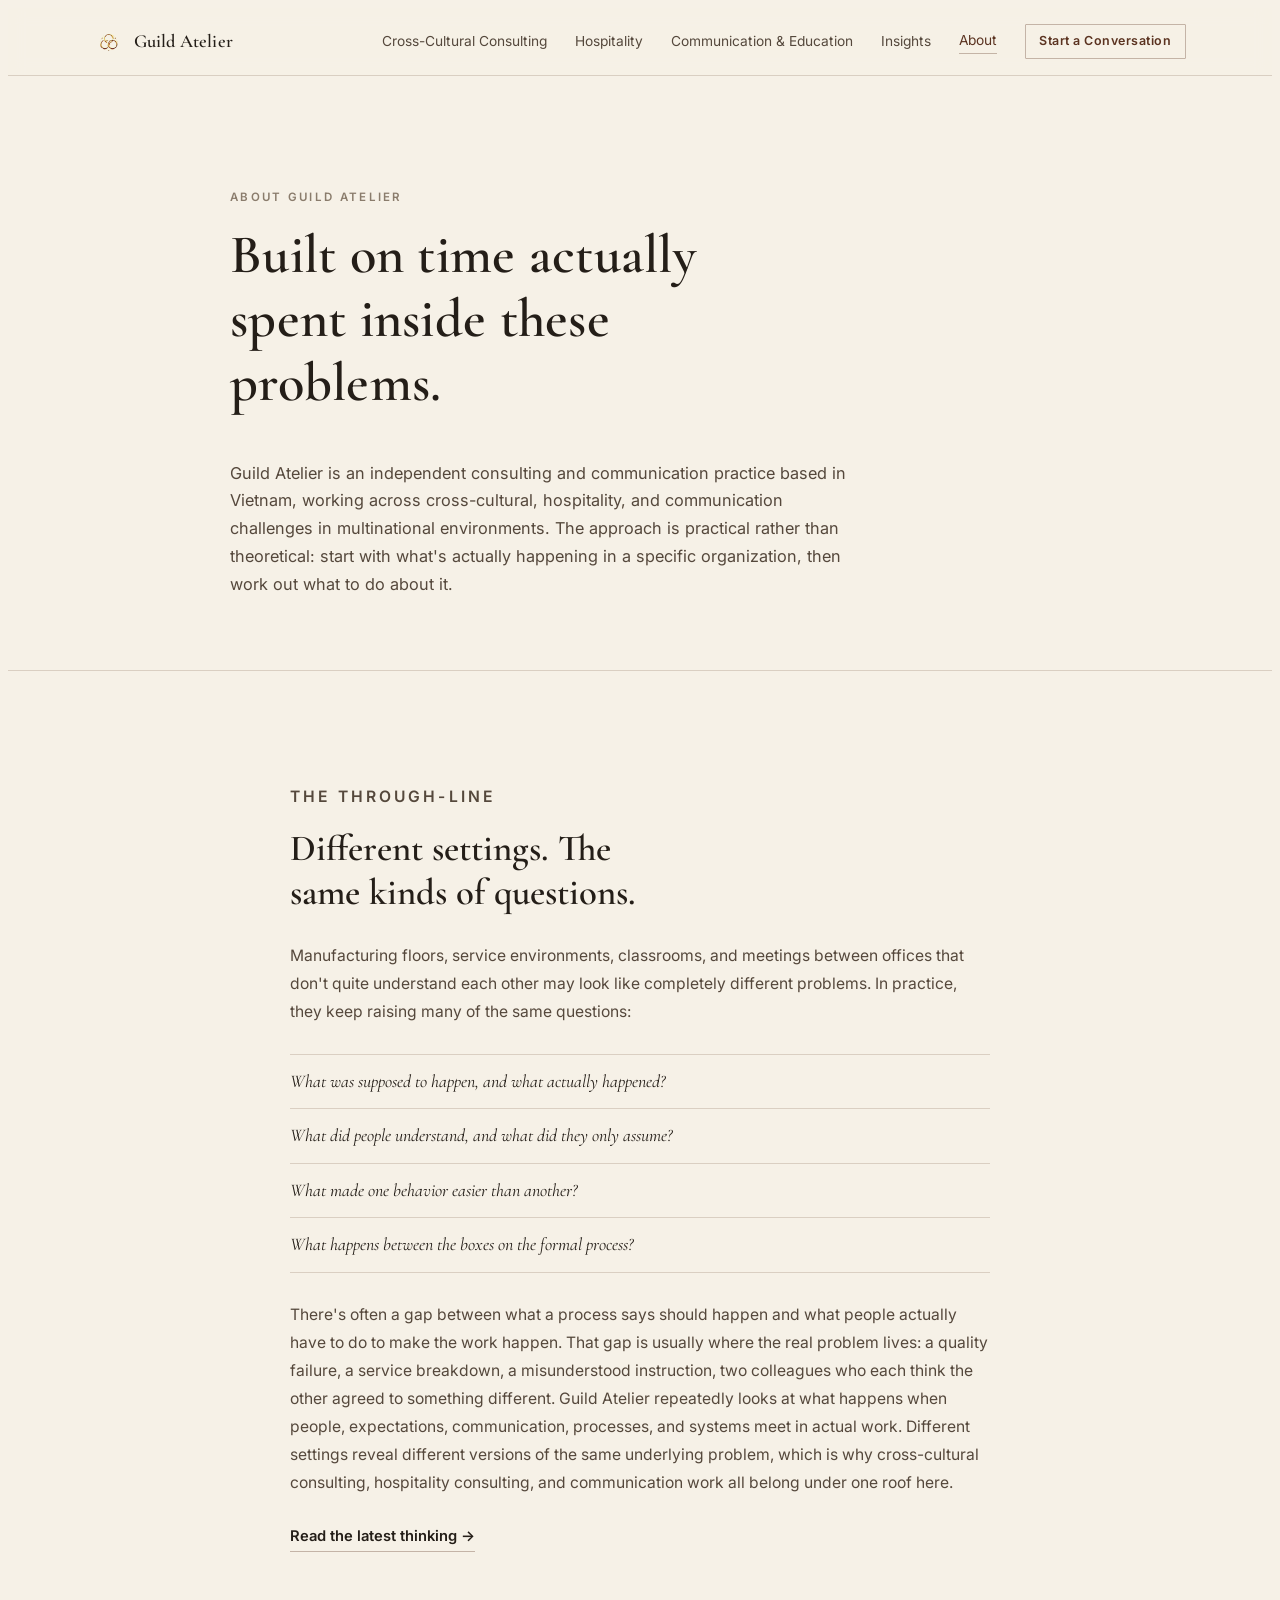
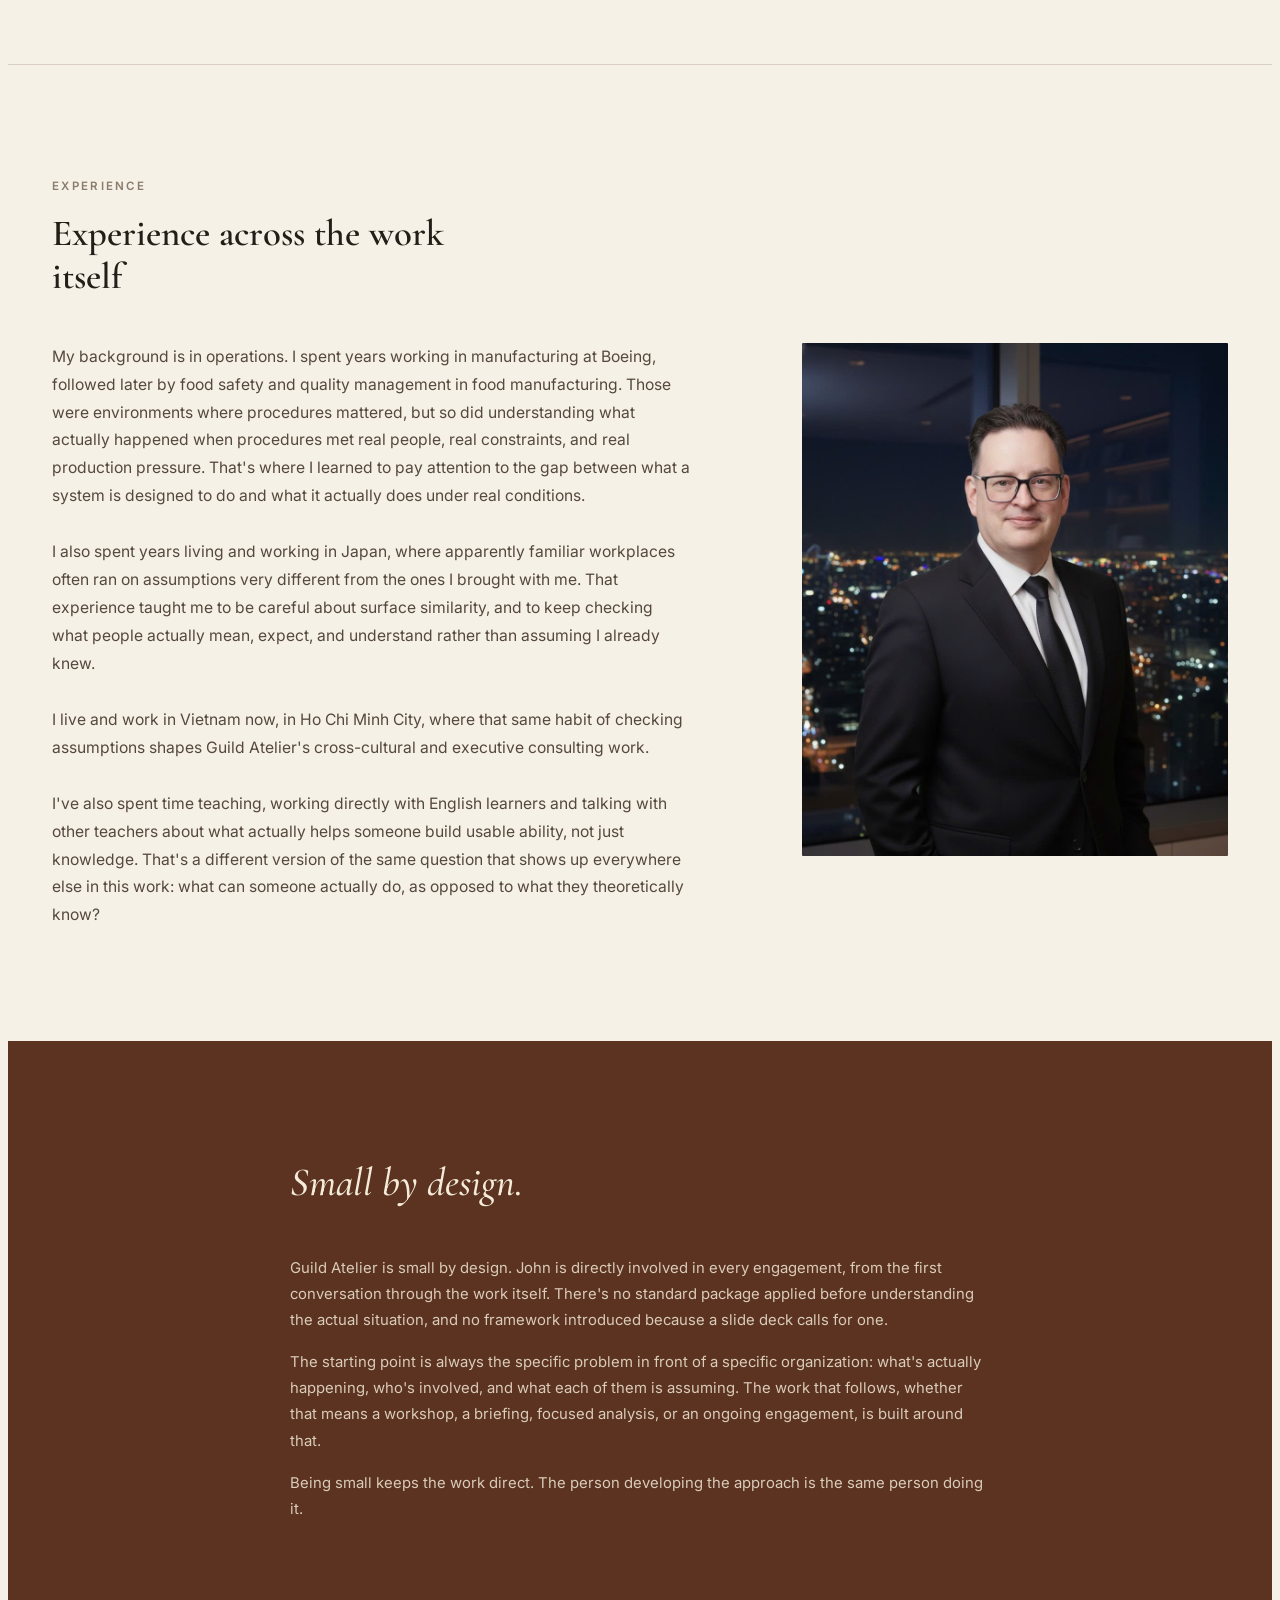
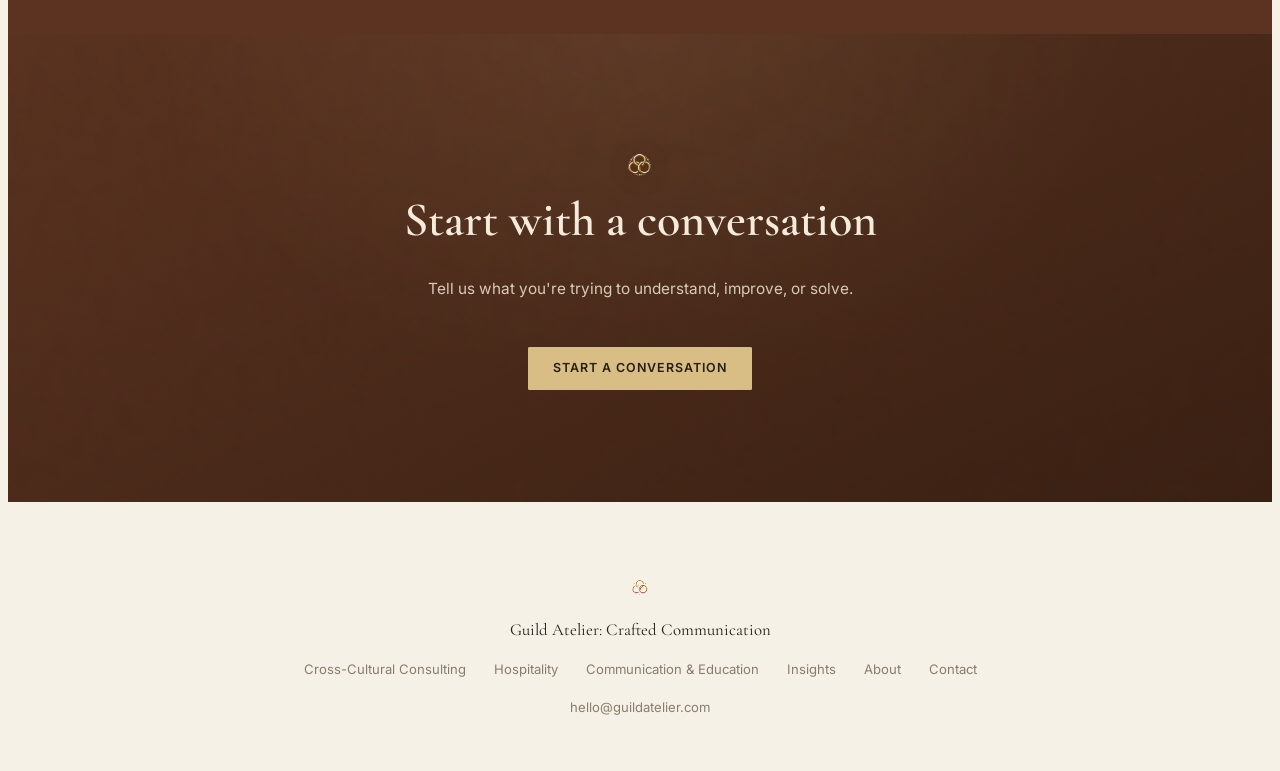
==== about/index.html @ f30e553d "Add files via upload" ====
<!DOCTYPE html>
<html lang="en">
<head>
<meta charset="UTF-8">
<meta name="viewport" content="width=device-width, initial-scale=1.0">
<title>About Guild Atelier | Guild Atelier</title>
<meta name="description" content="Guild Atelier is an independent consulting and communication practice based in Vietnam, informed by experience in operations, cross-cultural environments, and communication.">

<link rel="preconnect" href="https://fonts.googleapis.com">
<link rel="preconnect" href="https://fonts.gstatic.com" crossorigin>
<link href="https://fonts.googleapis.com/css2?family=Cormorant+Garamond:ital,wght@0,400;0,500;0,600;1,500;1,600&family=Inter:wght@400;500;600&display=swap" rel="stylesheet">

<link rel="stylesheet" href="../css/homepage.css">
<link rel="stylesheet" href="about.css">
</head>
<body class="ga-page">

<header class="ga-header">
  <div class="ga-header-inner">
    <a href="../" class="ga-brand">
      <img src="../images/guild-rings-mark.png" alt="Guild Atelier" class="ga-mark">
      <span class="ga-brand-name">Guild Atelier</span>
    </a>
    <nav class="ga-nav">
      <div class="ga-nav-links">
        <a href="../cross-cultural-executive-consulting/">Cross-Cultural Consulting</a>
        <a href="../hospitality/">Hospitality</a>
        <a href="../communication-education/">Communication &amp; Education</a>
        <a href="../notes/">Insights</a>
        <a href="./" class="ga-nav-current" aria-current="page">About</a>
      </div>
      <a href="#contact" class="ga-nav-cta">Start a Conversation</a>
      <button id="lang-toggle" class="ga-lang-toggle" aria-label="Switch language">
        <span class="ga-lang-option ga-lang-en">EN</span>
        <span class="ga-lang-divider">/</span>
        <span class="ga-lang-option ga-lang-vi">VI</span>
      </button>
      <button type="button" class="ga-menu-toggle" id="ga-menu-toggle" aria-expanded="false" aria-controls="ga-mobile-nav" aria-label="Open menu">
        <span></span><span></span><span></span>
      </button>
    </nav>
  </div>
  <div id="ga-mobile-nav" class="ga-mobile-nav" hidden>
    <a href="../cross-cultural-executive-consulting/">Cross-Cultural Consulting</a>
    <a href="../hospitality/">Hospitality</a>
    <a href="../communication-education/">Communication &amp; Education</a>
    <a href="../notes/">Insights</a>
    <a href="./" class="ga-nav-current" aria-current="page">About</a>
    <a href="#contact" class="ga-btn">Start a Conversation</a>
  </div>
</header>

<main>

  <!-- 1. HERO -->
  <section class="ga-hero ga-page-hero" id="top">
    <div class="ga-hero-inner ga-page-hero-inner">
      <p class="ga-eyebrow">About Guild Atelier</p>
      <h1 class="ga-hero-title ga-page-hero-title">Built on time actually spent inside these problems.</h1>
      <div class="ga-hero-body ga-page-hero-body">
        <p>Guild Atelier is an independent consulting and communication practice based in Vietnam, working across cross-cultural, hospitality, and communication challenges in multinational environments. The approach is practical rather than theoretical: start with what's actually happening in a specific organization, then work out what to do about it.</p>
      </div>
    </div>
  </section>

  <!-- 2. THE THROUGH-LINE -->
  <section class="ga-throughline" id="through-line">
    <div class="ga-throughline-inner">
      <p class="ga-eyebrow">The Through-Line</p>
      <h2>Different settings. The same kinds of questions.</h2>
      <p>Manufacturing floors, service environments, classrooms, and meetings between offices that don't quite understand each other may look like completely different problems. In practice, they keep raising many of the same questions:</p>
      <ul class="ga-throughline-list">
        <li>What was supposed to happen, and what actually happened?</li>
        <li>What did people understand, and what did they only assume?</li>
        <li>What made one behavior easier than another?</li>
        <li>What happens between the boxes on the formal process?</li>
      </ul>
      <p>There's often a gap between what a process says should happen and what people actually have to do to make the work happen. That gap is usually where the real problem lives: a quality failure, a service breakdown, a misunderstood instruction, two colleagues who each think the other agreed to something different. Guild Atelier repeatedly looks at what happens when people, expectations, communication, processes, and systems meet in actual work. Different settings reveal different versions of the same underlying problem, which is why cross-cultural consulting, hospitality consulting, and communication work all belong under one roof here.</p>
      <a href="../notes/" class="ga-link">Read the latest thinking &rarr;</a>
    </div>
  </section>

  <!-- 3. EXPERIENCE -->
  <section class="ga-experience" id="experience">
    <div class="ga-experience-inner">
      <p class="ga-eyebrow">Experience</p>
      <h2>Experience across the work itself</h2>
      <div class="ga-experience-grid">
        <div class="ga-experience-text">
          <p>My background is in operations. I spent years working in manufacturing at Boeing, followed later by food safety and quality management in food manufacturing. Those were environments where procedures mattered, but so did understanding what actually happened when procedures met real people, real constraints, and real production pressure. That's where I learned to pay attention to the gap between what a system is designed to do and what it actually does under real conditions.</p>
          <p>I also spent years living and working in Japan, where apparently familiar workplaces often ran on assumptions very different from the ones I brought with me. That experience taught me to be careful about surface similarity, and to keep checking what people actually mean, expect, and understand rather than assuming I already knew.</p>
          <p>I live and work in Vietnam now, in Ho Chi Minh City, where that same habit of checking assumptions shapes Guild Atelier's cross-cultural and executive consulting work.</p>
          <p>I've also spent time teaching, working directly with English learners and talking with other teachers about what actually helps someone build usable ability, not just knowledge. That's a different version of the same question that shows up everywhere else in this work: what can someone actually do, as opposed to what they theoretically know?</p>
        </div>
        <div class="ga-experience-portrait">
          <img src="images/john-hartman.jpg" alt="John Hartman, founder of Guild Atelier">
        </div>
      </div>
    </div>
  </section>

  <!-- 4. HOW GUILD ATELIER WORKS -->
  <section class="ga-trap" id="how-we-work">
    <div class="ga-trap-inner">
      <p class="ga-trap-quote">Small by design.</p>
      <div class="ga-trap-body">
        <p>Guild Atelier is small by design. John is directly involved in every engagement, from the first conversation through the work itself. There's no standard package applied before understanding the actual situation, and no framework introduced because a slide deck calls for one.</p>
        <p>The starting point is always the specific problem in front of a specific organization: what's actually happening, who's involved, and what each of them is assuming. The work that follows, whether that means a workshop, a briefing, focused analysis, or an ongoing engagement, is built around that.</p>
        <p>Being small keeps the work direct. The person developing the approach is the same person doing it.</p>
      </div>
    </div>
  </section>

  <!-- 5. CLOSING CTA -->
  <section class="ga-closing" id="contact">
    <div class="ga-closing-inner">
      <img src="../images/guild-rings-mark.png" alt="" class="ga-mark" aria-hidden="true">
      <h2>Start with a conversation</h2>
      <p>Tell us what you're trying to understand, improve, or solve.</p>
      <a href="mailto:hello@guildatelier.com" class="ga-btn ga-btn--solid">Start a Conversation</a>
    </div>
  </section>

</main>

<footer class="ga-footer">
  <img src="../images/guild-rings-mark.png" alt="Guild Atelier" class="ga-mark">
  <p class="ga-footer-tagline">Guild Atelier: Crafted Communication</p>
  <nav class="ga-footer-nav">
    <a href="../cross-cultural-executive-consulting/">Cross-Cultural Consulting</a>
    <a href="../hospitality/">Hospitality</a>
    <a href="../communication-education/">Communication &amp; Education</a>
    <a href="../notes/">Insights</a>
    <a href="./">About</a>
    <a href="#contact">Contact</a>
  </nav>
  <p class="ga-footer-email"><a href="mailto:hello@guildatelier.com">hello@guildatelier.com</a></p>
</footer>

<script src="../js/lang-toggle.js"></script>
<script>
(function () {
  var toggle = document.getElementById('ga-menu-toggle');
  var panel = document.getElementById('ga-mobile-nav');
  if (!toggle || !panel) return;

  function closeMenu() {
    panel.hidden = true;
    toggle.setAttribute('aria-expanded', 'false');
  }
  function openMenu() {
    panel.hidden = false;
    toggle.setAttribute('aria-expanded', 'true');
  }

  toggle.addEventListener('click', function () {
    var isOpen = toggle.getAttribute('aria-expanded') === 'true';
    if (isOpen) { closeMenu(); } else { openMenu(); }
  });

  panel.addEventListener('click', function (e) {
    if (e.target.tagName === 'A') closeMenu();
  });

  document.addEventListener('keydown', function (e) {
    if (e.key === 'Escape') closeMenu();
  });
})();
</script>
</body>
</html>
---- css/homepage.css ----
/* ============================================================
   GUILD ATELIER — HOMEPAGE (Refined Atelier)
   Self-contained stylesheet, scoped to index.html only.
   Deliberately does not touch /css/styles.css so that
   /hospitality, /professional, /notes and /ielts-coach keep
   their current appearance unchanged.
   ============================================================ */

:root {
  /* ---- Color: warm ivory system, brown as rare accent ---- */
  --ivory:        #F6F1E7;   /* dominant background */
  --ivory-deep:   #EFE7D7;   /* slightly deeper neutral, used once (Communication & Education) */
  --ink:          #241E18;   /* primary text — warm near-black, never pure black */
  --ink-soft:     #55483C;   /* secondary / supporting text on ivory */
  --ink-faint:    #8A7C6C;   /* tertiary text — captions, meta */

  --umber:        #5B3320;   /* the two "heartbeat" fields: Similarity Trap base */
  --umber-deep:   #3A2013;   /* Closing CTA base — deeper, leather-adjacent */
  --umber-line:   rgba(91, 51, 32, 0.18);   /* hairline rules/borders on ivory */
  --umber-line-strong: rgba(91, 51, 32, 0.32);

  --gold:         #A47C2E;  /* restrained gold — linework only */
  --gold-soft:    rgba(164, 124, 46, 0.4);
  --gold-on-umber: #D8BD84; /* muted gold, legible on brown fields */

  --cream:        #F4EBDA;  /* text on umber fields */
  --cream-soft:   rgba(244, 235, 218, 0.83);

  --leather-shadow: rgba(0, 0, 0, 0.35);

  /* ---- Type ---- */
  --font-serif: 'Cormorant Garamond', Georgia, 'Times New Roman', serif;
  --font-sans:  'Inter', -apple-system, BlinkMacSystemFont, 'Segoe UI', sans-serif;

  /* ---- Space ---- */
  --sp-1: 0.5rem;
  --sp-2: 1rem;
  --sp-3: 1.75rem;
  --sp-4: 2.75rem;
  --sp-5: 4.5rem;
  --sp-6: 7rem;
  --sp-7: 9.5rem;

  /* ---- Layout ---- */
  --w-wide:   1180px;
  --w-essay:  700px;
  --w-narrow: 600px;

  --radius: 1px;
}

/* ============================================================
   Reset & base
   ============================================================ */
.ga-page * { margin: 0; padding: 0; box-sizing: border-box; }

.ga-page {
  background: var(--ivory);
  color: var(--ink);
  font-family: var(--font-sans);
  font-size: 16px;
  line-height: 1.65;
  -webkit-font-smoothing: antialiased;
}

.ga-page img { max-width: 100%; display: block; }
.ga-page a { color: inherit; text-decoration: none; }

.ga-page h1, .ga-page h2, .ga-page h3, .ga-page h4 {
  font-family: var(--font-serif);
  color: var(--ink);
  font-weight: 600;
  line-height: 1.18;
}

.ga-page a:focus-visible,
.ga-page button:focus-visible {
  outline: 2px solid var(--gold);
  outline-offset: 3px;
}

@media (prefers-reduced-motion: reduce) {
  .ga-page * { animation-duration: 0.01ms !important; transition-duration: 0.01ms !important; }
}

/* ============================================================
   Shared bits
   ============================================================ */
.ga-container {
  max-width: var(--w-wide);
  margin: 0 auto;
  padding: 0 var(--sp-4);
}
.ga-container--essay {
  max-width: var(--w-essay);
  margin: 0 auto;
  padding: 0 var(--sp-3);
}
.ga-container--narrow {
  max-width: var(--w-narrow);
  margin: 0 auto;
  padding: 0 var(--sp-3);
}

.ga-eyebrow {
  font-family: var(--font-sans);
  font-size: 0.72rem;
  letter-spacing: 0.2em;
  text-transform: uppercase;
  color: var(--ink-faint);
  font-weight: 600;
  margin-bottom: var(--sp-2);
}

.ga-hairline {
  border: none;
  border-top: 1px solid var(--umber-line);
  width: 100%;
}

/* text-first link, used for quiet "read more" style links throughout */
.ga-link {
  display: inline-block;
  font-family: var(--font-sans);
  font-size: 0.92rem;
  font-weight: 600;
  color: var(--umber);
  border-bottom: 1px solid var(--umber-line-strong);
  padding-bottom: 0.15em;
  transition: color 0.2s ease, border-color 0.2s ease;
}
.ga-link:hover { color: var(--gold); border-color: var(--gold); }

.ga-link--on-umber {
  color: var(--cream);
  border-bottom-color: rgba(244, 235, 218, 0.35);
}
.ga-link--on-umber:hover { color: var(--gold-on-umber); border-color: var(--gold-on-umber); }

/* bordered CTA — used everywhere except the closing section */
.ga-btn {
  display: inline-block;
  padding: 0.8em 1.9em;
  border: 1px solid var(--umber);
  color: var(--umber);
  font-family: var(--font-sans);
  font-size: 0.78rem;
  font-weight: 600;
  letter-spacing: 0.08em;
  text-transform: uppercase;
  border-radius: var(--radius);
  transition: background 0.25s ease, color 0.25s ease, border-color 0.25s ease;
}
.ga-btn:hover {
  background: var(--umber);
  color: var(--ivory);
}

/* the ONE solid/filled button on the whole page — Closing CTA only */
.ga-btn--solid {
  background: var(--gold-on-umber);
  border: 1px solid var(--gold-on-umber);
  color: var(--umber-deep);
}
.ga-btn--solid:hover {
  background: var(--cream);
  border-color: var(--cream);
  color: var(--umber-deep);
}

.ga-section-head {
  max-width: var(--w-narrow);
  margin-bottom: var(--sp-4);
}

/* rings mark, used sparingly: header, hero, closing CTA, footer */
.ga-mark {
  display: block;
  width: auto;
}

/* ============================================================
   Header
   ============================================================ */
.ga-header {
  position: sticky;
  top: 0;
  z-index: 20;
  background: rgba(246, 241, 231, 0.92);
  backdrop-filter: blur(8px);
  border-bottom: 1px solid var(--umber-line);
}

.ga-header-inner {
  max-width: var(--w-wide);
  margin: 0 auto;
  padding: 1rem var(--sp-4);
  display: flex;
  align-items: center;
  justify-content: space-between;
  gap: var(--sp-3);
}

.ga-brand {
  display: flex;
  align-items: center;
  gap: 0.6rem;
  flex: 0 0 auto;
}
.ga-brand .ga-mark { width: 30px; height: 30px; }
.ga-brand-name {
  font-family: var(--font-serif);
  font-size: 1.15rem;
  font-weight: 600;
  color: var(--ink);
  letter-spacing: 0.01em;
}

.ga-nav {
  display: flex;
  align-items: center;
  gap: var(--sp-3);
  font-size: 0.86rem;
}
.ga-nav a:not(.ga-nav-cta) {
  color: var(--ink-soft);
  transition: color 0.2s ease;
}
.ga-nav a:not(.ga-nav-cta):hover { color: var(--umber); }

.ga-nav-cta {
  border: 1px solid var(--umber-line-strong);
  padding: 0.5em 1.1em;
  border-radius: var(--radius);
  color: var(--umber) !important;
  font-size: 0.78rem;
  font-weight: 600;
  letter-spacing: 0.04em;
  white-space: nowrap;
  transition: background 0.2s ease, color 0.2s ease, border-color 0.2s ease;
}
.ga-nav-cta:hover {
  background: var(--umber);
  border-color: var(--umber);
  color: var(--ivory) !important;
}

/* The homepage's new copy has no approved Vietnamese translations yet,
   so the toggle is hidden here to avoid promising functionality the
   page can't deliver. The underlying toggle system (js/lang-toggle.js)
   is untouched and still runs on every other page. */
.ga-lang-toggle {
  display: none;
  align-items: center;
  gap: 0.4em;
  background: none;
  border: 1px solid var(--umber-line);
  border-radius: var(--radius);
  padding: 0.42em 0.75em;
  font-family: var(--font-sans);
  font-size: 0.72rem;
  letter-spacing: 0.05em;
  cursor: pointer;
  color: var(--ink-faint);
  flex: 0 0 auto;
}
.ga-lang-toggle:hover { border-color: var(--umber-line-strong); }
.ga-lang-divider { color: var(--ink-faint); opacity: 0.6; }
html[data-current-lang="en"] .ga-lang-en { color: var(--umber); }
html[data-current-lang="vi"] .ga-lang-vi { color: var(--umber); }

/* nav is restructured on smaller screens; see responsive block */
.ga-nav-links { display: flex; align-items: center; gap: var(--sp-3); }

/* Hamburger toggle — hidden on desktop, shown only at the mobile breakpoint */
.ga-menu-toggle {
  display: none;
  flex-direction: column;
  justify-content: center;
  align-items: center;
  gap: 5px;
  width: 34px;
  height: 34px;
  flex: 0 0 auto;
  background: none;
  border: 1px solid var(--umber-line-strong);
  border-radius: var(--radius);
  cursor: pointer;
}
.ga-menu-toggle span {
  display: block;
  width: 15px;
  height: 1px;
  background: var(--ink);
  transition: transform 0.2s ease, opacity 0.2s ease;
}
.ga-menu-toggle[aria-expanded="true"] span:nth-child(1) { transform: translateY(6px) rotate(45deg); }
.ga-menu-toggle[aria-expanded="true"] span:nth-child(2) { opacity: 0; }
.ga-menu-toggle[aria-expanded="true"] span:nth-child(3) { transform: translateY(-6px) rotate(-45deg); }

/* Mobile nav panel — plain vertical list, native [hidden] for accessibility */
.ga-mobile-nav {
  display: none;
}
.ga-mobile-nav:not([hidden]) {
  display: flex;
  flex-direction: column;
  background: var(--ivory);
  border-top: 1px solid var(--umber-line);
  padding: var(--sp-1) var(--sp-3) var(--sp-3);
}
.ga-mobile-nav a:not(.ga-btn) {
  padding: 0.85rem 0.1rem;
  font-size: 1rem;
  color: var(--ink-soft);
  border-bottom: 1px solid var(--umber-line);
}
.ga-mobile-nav a:not(.ga-btn):hover { color: var(--umber); }
.ga-mobile-nav .ga-btn {
  margin-top: var(--sp-2);
  text-align: center;
}

/* ============================================================
   1. Hero — typography only
   ============================================================ */
.ga-hero {
  padding: var(--sp-7) var(--sp-4) var(--sp-6);
}

.ga-hero-inner {
  max-width: 880px;
  margin: 0 auto;
}

.ga-hero-title {
  font-size: clamp(2.6rem, 6vw, 4.4rem);
  letter-spacing: 0.005em;
  max-width: 15ch;
}

.ga-hero-body {
  margin-top: var(--sp-4);
  max-width: 620px;
}

.ga-hero-body p {
  font-size: 1.05rem;
  color: var(--ink-soft);
  line-height: 1.7;
}
.ga-hero-body p + p {
  margin-top: var(--sp-2);
}

/* the second hero line carries more weight — it's the actual thesis */
.ga-hero-thesis {
  font-family: var(--font-serif);
  font-size: 1.3rem !important;
  font-style: italic;
  color: var(--ink) !important;
  line-height: 1.5 !important;
}

.ga-hero-ctas {
  display: flex;
  align-items: center;
  gap: var(--sp-3);
  margin-top: var(--sp-4);
  flex-wrap: wrap;
}

/* ============================================================
   2. The Similarity Trap — heartbeat #1
   ============================================================ */
.ga-trap {
  background: var(--umber);
  padding: var(--sp-6) var(--sp-4);
}

.ga-trap-inner {
  max-width: var(--w-essay);
  margin: 0 auto;
}

.ga-trap-quote {
  font-family: var(--font-serif);
  font-size: clamp(1.7rem, 3.4vw, 2.5rem);
  font-weight: 500;
  font-style: italic;
  color: var(--cream);
  line-height: 1.45;
}

.ga-trap-body {
  margin-top: var(--sp-4);
}
.ga-trap-body p {
  font-size: 0.93rem;
  color: var(--cream-soft);
  line-height: 1.75;
}
.ga-trap-body p + p { margin-top: var(--sp-2); }

.ga-trap-link {
  display: inline-block;
  margin-top: var(--sp-3);
}

/* ============================================================
   3. How We Work — flagship + two secondary
   ============================================================ */
.ga-work {
  padding: var(--sp-6) var(--sp-4);
}

.ga-work-flagship {
  max-width: 760px;
  padding-bottom: var(--sp-5);
  margin-bottom: var(--sp-5);
  border-bottom: 1px solid var(--umber-line);
}

.ga-work-flagship .ga-eyebrow { color: var(--umber); }

.ga-work-flagship h3 {
  font-size: clamp(2rem, 4vw, 2.7rem);
  margin-bottom: var(--sp-2);
}

.ga-work-flagship p {
  font-size: 1.02rem;
  color: var(--ink-soft);
  max-width: 62ch;
  line-height: 1.75;
}

.ga-work-flagship .ga-btn {
  margin-top: var(--sp-3);
}

.ga-work-secondary {
  display: grid;
  grid-template-columns: repeat(2, 1fr);
  gap: var(--sp-5);
  max-width: var(--w-wide);
}

.ga-work-item h4 {
  font-size: 1.35rem;
  margin-bottom: var(--sp-1);
  color: var(--ink);
}

.ga-work-item p {
  font-size: 0.88rem;
  color: var(--ink-soft);
  line-height: 1.7;
}

.ga-work-item .ga-link {
  margin-top: var(--sp-2);
  font-size: 0.85rem;
}

/* ============================================================
   4. Who This Is For
   ============================================================ */
.ga-audience {
  padding: 0 var(--sp-4) 5.75rem; /* tightened from var(--sp-6)/7rem — see note above */
}

.ga-audience-inner {
  max-width: 760px;
}

.ga-audience-primary {
  font-family: var(--font-serif);
  font-size: 1.35rem;
  color: var(--ink);
  line-height: 1.65;
  font-weight: 500;
}

.ga-audience-secondary {
  margin-top: var(--sp-3);
  font-size: 0.88rem;
  color: var(--ink-faint);
  max-width: 56ch;
  line-height: 1.7;
}

/* ============================================================
   5. Background
   ============================================================ */
.ga-background {
  padding: 0 var(--sp-4) var(--sp-6);
}

.ga-background-inner {
  max-width: 700px;
}

.ga-background p {
  font-size: 0.96rem;
  color: var(--ink-soft);
  line-height: 1.75;
}
.ga-background p + p { margin-top: var(--sp-2); }

/* ============================================================
   6. From the Practice — case note
   ============================================================ */
.ga-case {
  padding: 0 var(--sp-4) var(--sp-6);
}

.ga-case-inner {
  max-width: var(--w-essay);
  padding-top: var(--sp-5);
  border-top: 1px solid var(--umber-line);
}

.ga-case-label {
  font-family: var(--font-sans);
  font-size: 0.72rem;
  letter-spacing: 0.2em;
  text-transform: uppercase;
  color: var(--umber);
  font-weight: 600;
  margin-bottom: var(--sp-2);
}

.ga-case h3 {
  font-size: clamp(1.7rem, 3vw, 2.2rem);
  max-width: 22ch;
  margin-bottom: var(--sp-3);
}

.ga-case p {
  font-size: 0.93rem;
  color: var(--ink-soft);
  line-height: 1.8;
}

/* ============================================================
   7. Recent Thinking — editorial index, no thumbnails
   ============================================================ */
.ga-insights {
  padding: 0 var(--sp-4) var(--sp-6);
}

.ga-insights-inner {
  max-width: 820px;
}

.ga-insights-list {
  border-top: 1px solid var(--umber-line);
}

.ga-insight-row {
  display: block;
  padding: var(--sp-3) 0;
  border-bottom: 1px solid var(--umber-line);
  transition: padding-left 0.2s ease;
}
.ga-insight-row:hover { padding-left: 0.4rem; }

.ga-insight-tag {
  font-size: 0.7rem;
  letter-spacing: 0.14em;
  text-transform: uppercase;
  color: var(--umber);
  font-weight: 600;
}

.ga-insight-row h4 {
  font-size: 1.3rem;
  margin-top: 0.35rem;
  color: var(--ink);
}

.ga-insight-desc {
  display: block;
  margin-top: 0.35rem;
  font-size: 0.84rem;
  color: var(--ink-faint);
}

.ga-insights .ga-link { margin-top: var(--sp-3); }

/* ============================================================
   8. Communication, Learned and Practiced
   ============================================================ */
.ga-comm {
  background: var(--ivory-deep);
  padding: var(--sp-5) var(--sp-4);
}

.ga-comm-inner {
  max-width: 700px;
}

.ga-comm h3 {
  font-size: 1.5rem;
  margin-bottom: var(--sp-2);
}

.ga-comm p {
  font-size: 0.89rem;
  color: var(--ink-soft);
  line-height: 1.75;
  max-width: 60ch;
}

.ga-comm-links {
  display: flex;
  gap: var(--sp-4);
  margin-top: var(--sp-3);
  flex-wrap: wrap;
}

/* ============================================================
   9. Closing CTA — heartbeat #2, the leather moment
   ============================================================ */
.ga-closing {
  position: relative;
  padding: var(--sp-6) var(--sp-4);
  text-align: center;
  background:
    radial-gradient(ellipse at 50% -10%, rgba(216, 189, 132, 0.10), transparent 55%),
    linear-gradient(155deg, var(--umber) 0%, var(--umber-deep) 100%);
  overflow: hidden;
}

/* subtle restrained leather-grain suggestion — low-contrast, not a loud texture */
.ga-closing::before {
  content: '';
  position: absolute;
  inset: 0;
  opacity: 0.5;
  mix-blend-mode: overlay;
  background-image: url("data:image/svg+xml,%3Csvg xmlns='http://www.w3.org/2000/svg' width='160' height='160'%3E%3Cfilter id='n'%3E%3CfeTurbulence type='fractalNoise' baseFrequency='0.045' numOctaves='4' stitchTiles='stitch' result='t'/%3E%3CfeColorMatrix in='t' type='matrix' values='0 0 0 0 0  0 0 0 0 0  0 0 0 0 0  0 0 0 0.06 0'/%3E%3C/filter%3E%3Crect width='100%25' height='100%25' filter='url(%23n)'/%3E%3C/svg%3E");
  pointer-events: none;
}

.ga-closing-inner {
  position: relative;
  z-index: 1;
  max-width: 620px;
  margin: 0 auto;
}

.ga-closing .ga-mark {
  width: 38px;
  height: 38px;
  margin: 0 auto 0.5rem; /* tightened from var(--sp-3)/28px — 20px less */
  filter: drop-shadow(0 2px 10px rgba(0,0,0,0.3));
}

.ga-closing h2 {
  font-size: clamp(2.1rem, 4vw, 3rem);
  color: var(--cream);
}

.ga-closing p {
  margin-top: var(--sp-3);
  font-size: 0.96rem;
  color: var(--cream-soft);
  line-height: 1.75;
}

.ga-closing .ga-btn--solid {
  margin-top: var(--sp-4);
}

/* ============================================================
   Footer
   ============================================================ */
.ga-footer {
  padding: var(--sp-5) var(--sp-4) var(--sp-4);
  text-align: center;
}

.ga-footer .ga-mark {
  width: 26px;
  height: 26px;
  margin: 0 auto var(--sp-2);
  opacity: 0.85;
}

.ga-footer-tagline {
  font-family: var(--font-serif);
  font-size: 1.05rem;
  color: var(--ink);
  margin-bottom: var(--sp-2);
}

.ga-footer-nav {
  display: flex;
  justify-content: center;
  flex-wrap: wrap;
  gap: var(--sp-1) var(--sp-3);
  font-size: 0.82rem;
  color: var(--ink-faint);
  margin-bottom: var(--sp-2);
}
.ga-footer-nav a:hover { color: var(--umber); }

.ga-footer-email {
  font-size: 0.82rem;
  color: var(--ink-faint);
}
.ga-footer-email a:hover { color: var(--umber); }

/* ============================================================
   Responsive
   ============================================================ */
@media (max-width: 980px) {
  .ga-work-secondary { grid-template-columns: 1fr; gap: var(--sp-4); }
}

@media (max-width: 860px) {
  .ga-nav-links { display: none; }
  .ga-nav-cta { display: none; }
  .ga-menu-toggle { display: flex; }
  .ga-header-inner { padding: 0.9rem var(--sp-3); }

  .ga-hero { padding: var(--sp-6) var(--sp-3) var(--sp-5); }
  .ga-hero-title { max-width: 100%; }
  .ga-hero-ctas { flex-direction: column; align-items: flex-start; gap: var(--sp-2); }

  .ga-trap { padding: var(--sp-5) var(--sp-3); }
  .ga-work { padding: var(--sp-5) var(--sp-3); }
  .ga-audience { padding: 0 var(--sp-3) var(--sp-5); }
  .ga-background { padding: 0 var(--sp-3) var(--sp-5); }
  .ga-case { padding: 0 var(--sp-3) var(--sp-5); }
  .ga-insights { padding: 0 var(--sp-3) var(--sp-5); }
  .ga-comm { padding: var(--sp-4) var(--sp-3); }
  .ga-closing { padding: var(--sp-5) var(--sp-3); }
  .ga-footer { padding: var(--sp-4) var(--sp-3) var(--sp-3); }

  .ga-work-flagship { margin-bottom: var(--sp-4); padding-bottom: var(--sp-4); }
}

@media (max-width: 480px) {
  .ga-brand-name { display: none; }
  .ga-comm-links { flex-direction: column; gap: var(--sp-2); }
}
---- about/about.css ----
/* ============================================================
   GUILD ATELIER — ABOUT
   Page-specific stylesheet. Loaded alongside /css/homepage.css,
   which supplies the Refined Atelier tokens (:root), reset, and
   shared components (.ga-container, .ga-eyebrow, .ga-link, .ga-btn,
   .ga-hairline, header, .ga-trap, .ga-closing, .ga-footer,
   mobile nav).
   This file is self-contained, following the same pattern as
   cross-cultural.css / hospitality.css / communication-education.css
   / notes.css: it defines its own section classes so this page
   never depends on any of those files loading, and it never
   redeclares homepage selectors, so /index.html and its CSS
   remain untouched.
   ============================================================ */

/* ---- Active nav state (About only) ---- */
.ga-nav a.ga-nav-current:not(.ga-nav-cta) {
  color: var(--umber);
  border-bottom: 1px solid var(--umber-line-strong);
  padding-bottom: 0.15em;
}
.ga-mobile-nav a.ga-nav-current {
  color: var(--umber);
}

/* ============================================================
   Page Hero — same quiet treatment used on the other practice
   pages. No portrait here; the portrait lives in Experience.
   ============================================================ */
.ga-page-hero {
  padding: var(--sp-6) var(--sp-4) var(--sp-5);
}
.ga-page-hero-inner {
  max-width: 820px;
  margin: 0 auto;
}
.ga-page-hero-title {
  font-size: clamp(2.2rem, 4.6vw, 3.4rem);
  line-height: 1.22;
  max-width: 18ch;
}
.ga-page-hero-body {
  margin-top: var(--sp-4);
  max-width: 620px;
}
.ga-page-hero-body p {
  font-size: 1.02rem;
  color: var(--ink-soft);
  line-height: 1.7;
}

/* ============================================================
   The Through-Line — light editorial section, echoing the
   .ga-reframe pattern used elsewhere, with its own question list
   and a restrained link into Insights.
   ============================================================ */
.ga-throughline {
  padding: var(--sp-6) var(--sp-4);
  border-top: 1px solid var(--umber-line);
}
.ga-throughline-inner {
  max-width: var(--w-essay);
  margin: 0 auto;
}
.ga-throughline h2 {
  font-size: clamp(1.8rem, 3.2vw, 2.3rem);
  max-width: 22ch;
  margin-bottom: var(--sp-3);
}
.ga-throughline p {
  font-size: 0.98rem;
  color: var(--ink-soft);
  line-height: 1.78;
}
.ga-throughline p + p {
  margin-top: var(--sp-3);
}

.ga-throughline-list {
  list-style: none;
  margin: var(--sp-3) 0;
  padding: 0;
  border-top: 1px solid var(--umber-line);
}
.ga-throughline-list li {
  font-family: var(--font-serif);
  font-style: italic;
  font-size: 1.12rem;
  color: var(--ink);
  padding: 0.75rem 0;
  border-bottom: 1px solid var(--umber-line);
}

.ga-throughline .ga-link {
  display: inline-block;
  margin-top: var(--sp-3);
}

/* ============================================================
   Experience — the most personal section: asymmetric portrait +
   first-person narrative. Light background, no umber here (the
   umber treatment belongs to How Guild Atelier Works instead).
   ============================================================ */
.ga-experience {
  padding: var(--sp-6) var(--sp-4);
  border-top: 1px solid var(--umber-line);
}
.ga-experience-inner {
  max-width: var(--w-wide);
  margin: 0 auto;
}
.ga-experience h2 {
  font-size: clamp(1.8rem, 3.2vw, 2.3rem);
  max-width: 22ch;
  margin-bottom: var(--sp-4);
}
.ga-experience-grid {
  display: grid;
  grid-template-columns: 1.5fr 1fr;
  gap: var(--sp-6);
  align-items: start;
}
.ga-experience-text p {
  font-size: 0.98rem;
  color: var(--ink-soft);
  line-height: 1.78;
}
.ga-experience-text p + p {
  margin-top: var(--sp-3);
}

.ga-experience-portrait {
  width: 100%;
}
.ga-experience-portrait img {
  width: 100%;
  height: auto;
  display: block;
  border-radius: var(--radius);
}

/* ============================================================
   How Guild Atelier Works — the page's one umber section,
   reusing the .ga-trap visual language directly.
   ============================================================ */
/* No overrides needed: .ga-trap / .ga-trap-inner / .ga-trap-quote /
   .ga-trap-body come from homepage.css and are used as-is. */

/* Closing CTA reuses .ga-closing directly from homepage.css. */

/* ============================================================
   Responsive
   ============================================================ */
@media (max-width: 980px) {
  .ga-experience-grid {
    grid-template-columns: 1fr;
    gap: var(--sp-4);
  }
  /* Heading. Portrait. Then body copy, per the approved mobile order. */
  .ga-experience-portrait {
    order: -1;
    max-width: 420px;
    margin: 0 auto;
  }
}

@media (max-width: 860px) {
  .ga-page-hero { padding: var(--sp-5) var(--sp-3) var(--sp-4); }
  .ga-throughline { padding: var(--sp-5) var(--sp-3); }
  .ga-experience { padding: var(--sp-5) var(--sp-3); }
}
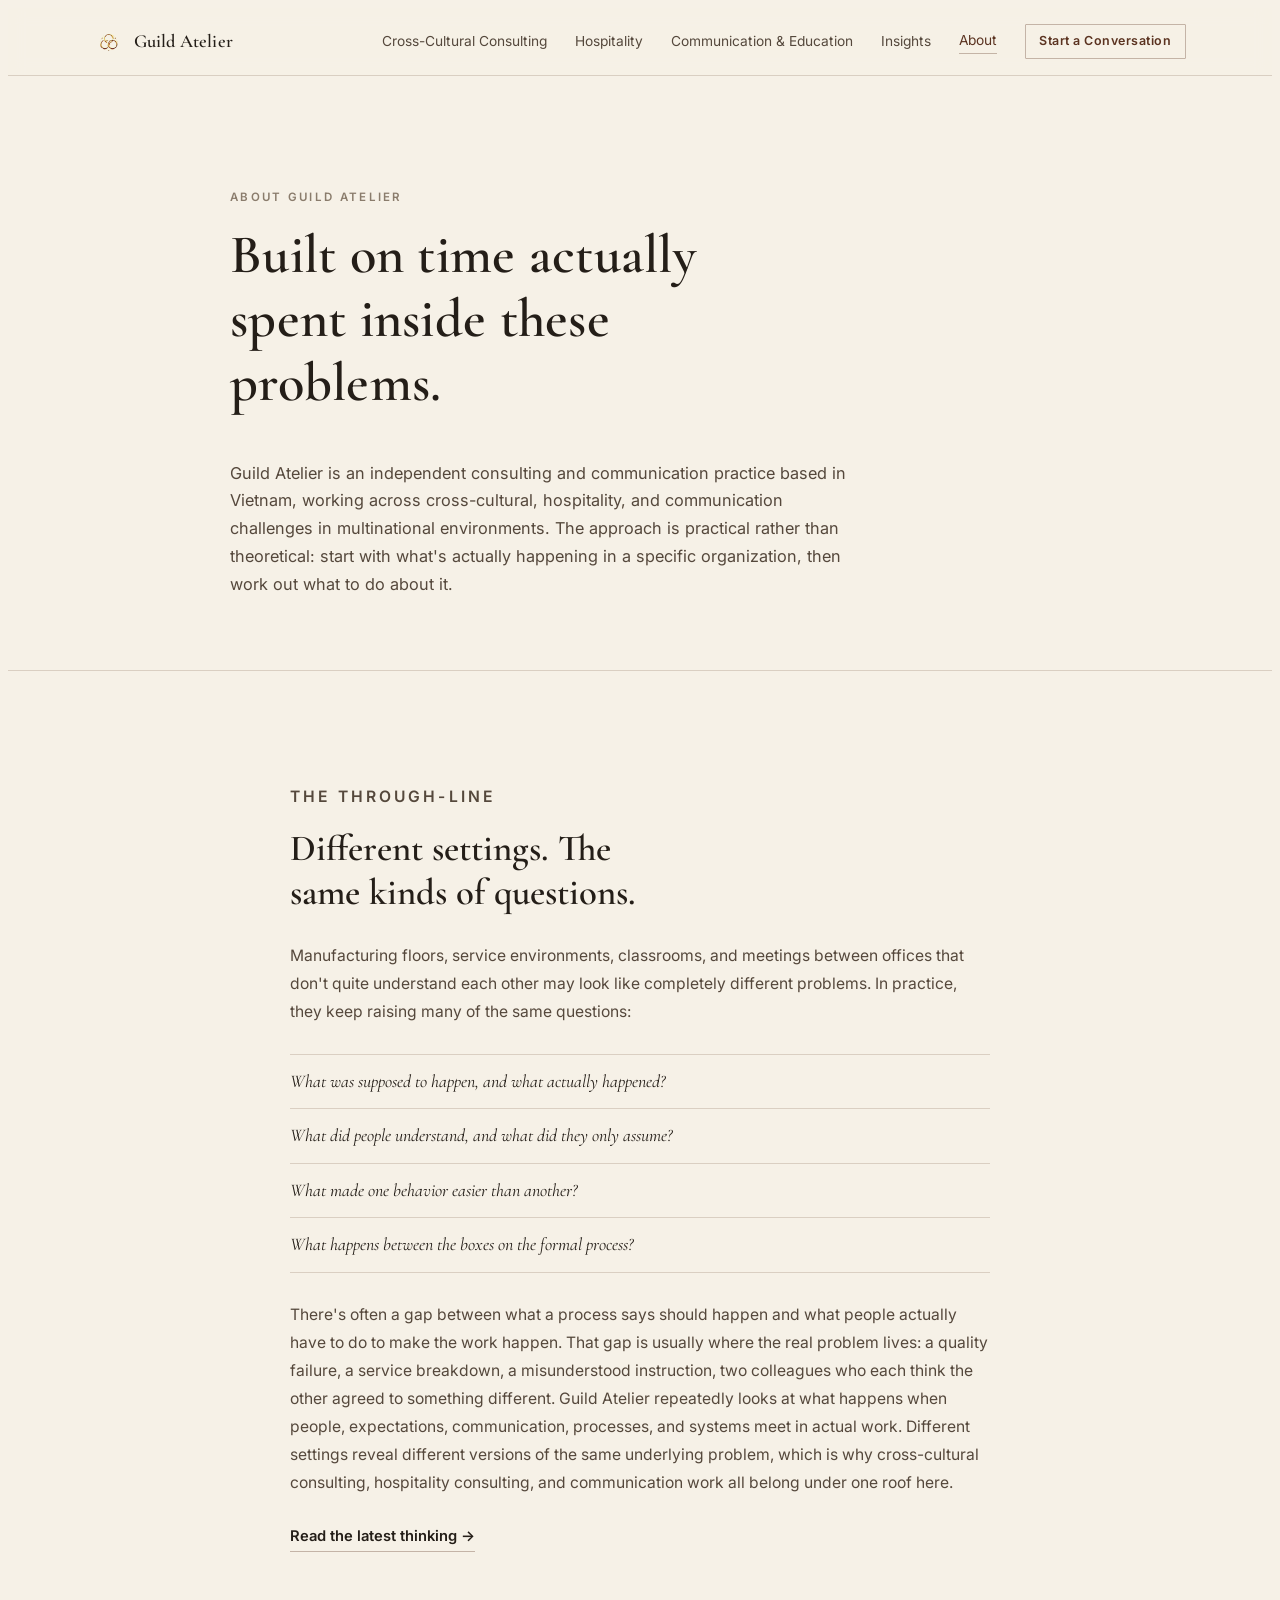
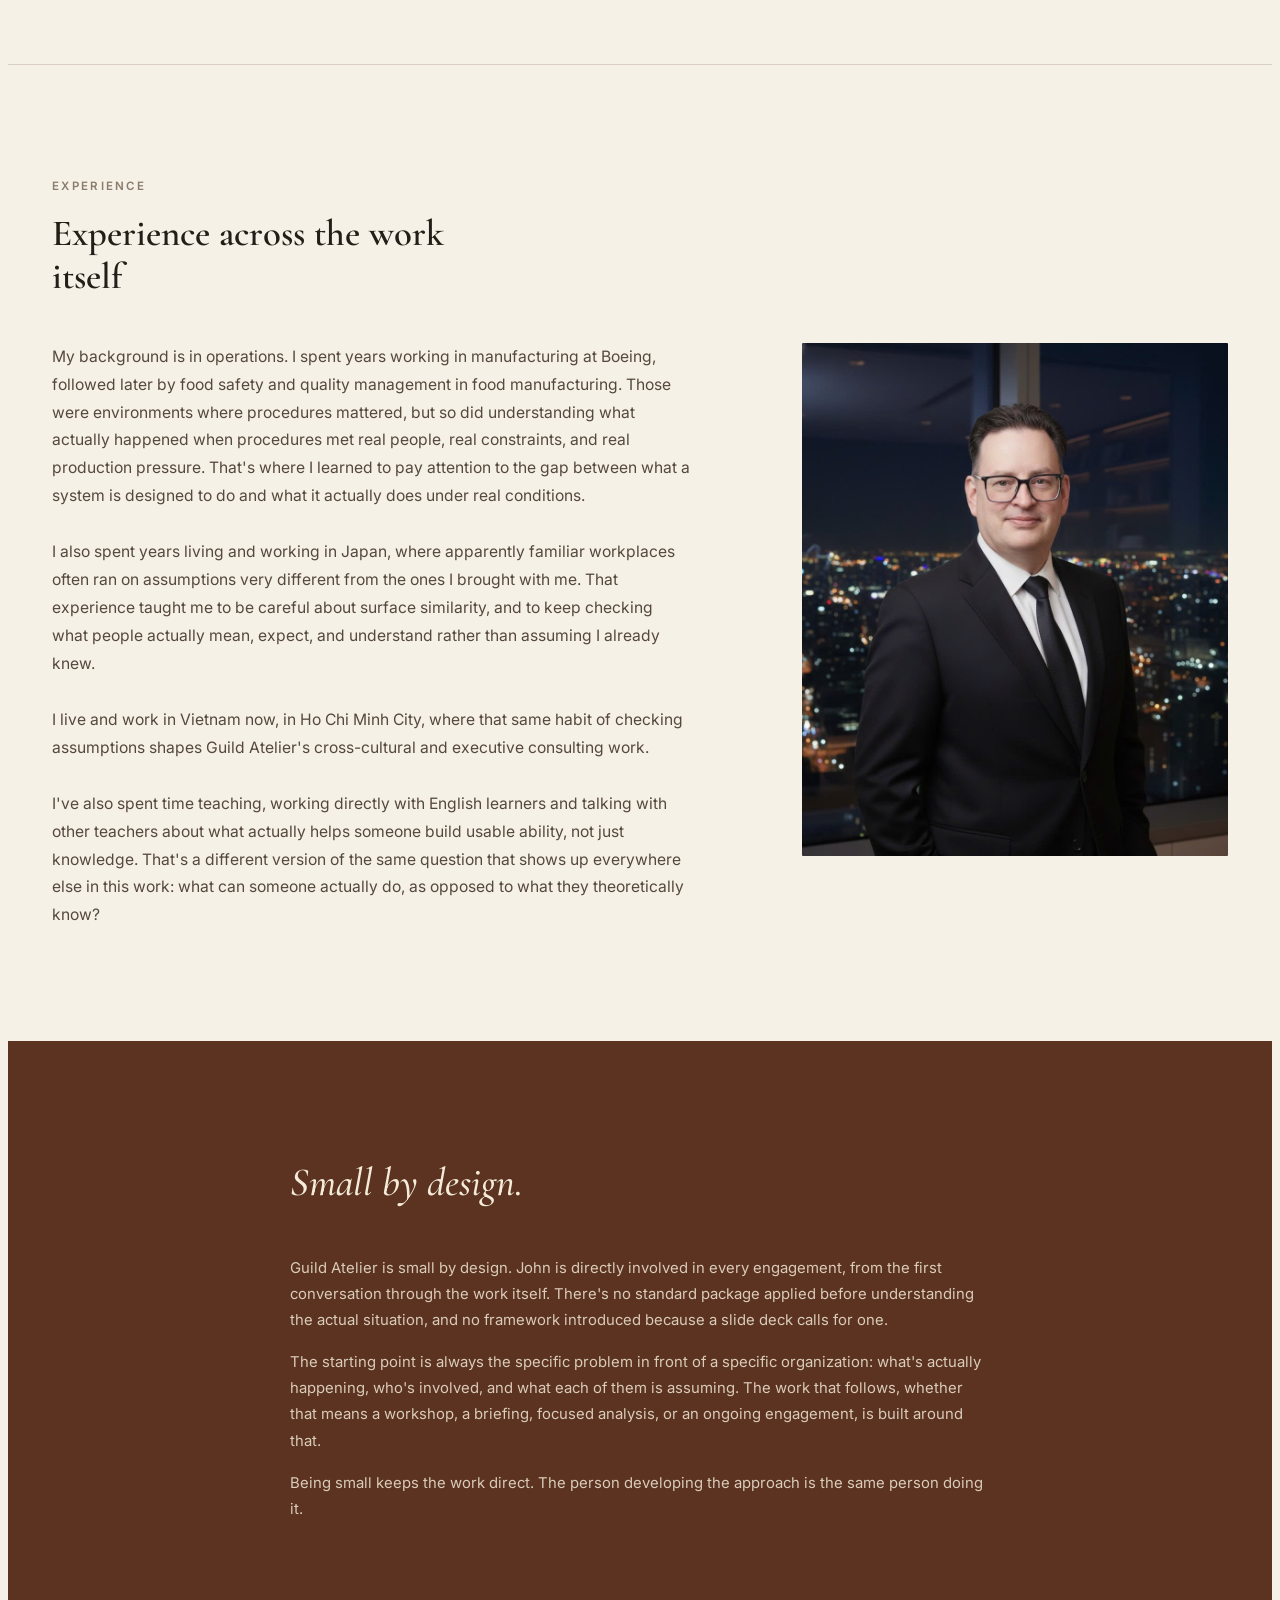
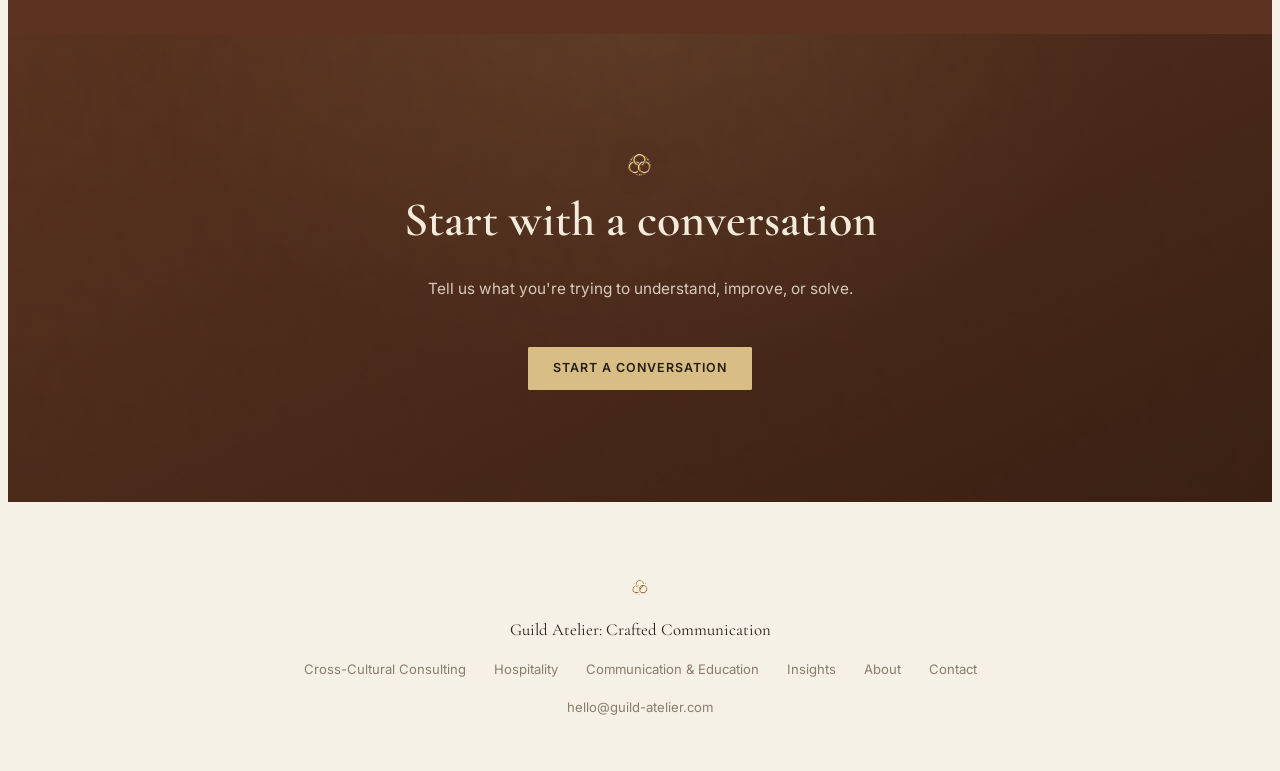
==== commit b5e1a1c6: "Correct contact email to hello@guild-atelier.com throughout website" ====
--- a/about/index.html
+++ b/about/index.html
@@ -5,6 +5,7 @@
 <meta name="viewport" content="width=device-width, initial-scale=1.0">
 <title>About Guild Atelier | Guild Atelier</title>
 <meta name="description" content="Guild Atelier is an independent consulting and communication practice based in Vietnam, informed by experience in operations, cross-cultural environments, and communication.">
+  <link rel="icon" type="image/x-icon" href="/favicon.ico"> <link rel="icon" type="image/png" sizes="32x32" href="/images/favicon-32x32.png"> <link rel="icon" type="image/png" sizes="16x16" href="/images/favicon-16x16.png"> <link rel="apple-touch-icon" href="/apple-touch-icon.png">
 
 <link rel="preconnect" href="https://fonts.googleapis.com">
 <link rel="preconnect" href="https://fonts.gstatic.com" crossorigin>
@@ -117,7 +118,7 @@
       <img src="../images/guild-rings-mark.png" alt="" class="ga-mark" aria-hidden="true">
       <h2>Start with a conversation</h2>
       <p>Tell us what you're trying to understand, improve, or solve.</p>
-      <a href="mailto:hello@guildatelier.com" class="ga-btn ga-btn--solid">Start a Conversation</a>
+      <a href="mailto:hello@guild-atelier.com" class="ga-btn ga-btn--solid">Start a Conversation</a>
     </div>
   </section>
 
@@ -134,7 +135,7 @@
     <a href="./">About</a>
     <a href="#contact">Contact</a>
   </nav>
-  <p class="ga-footer-email"><a href="mailto:hello@guildatelier.com">hello@guildatelier.com</a></p>
+  <p class="ga-footer-email"><a href="mailto:hello@guild-atelier.com">hello@guild-atelier.com</a></p>
 </footer>
 
 <script src="../js/lang-toggle.js"></script>
